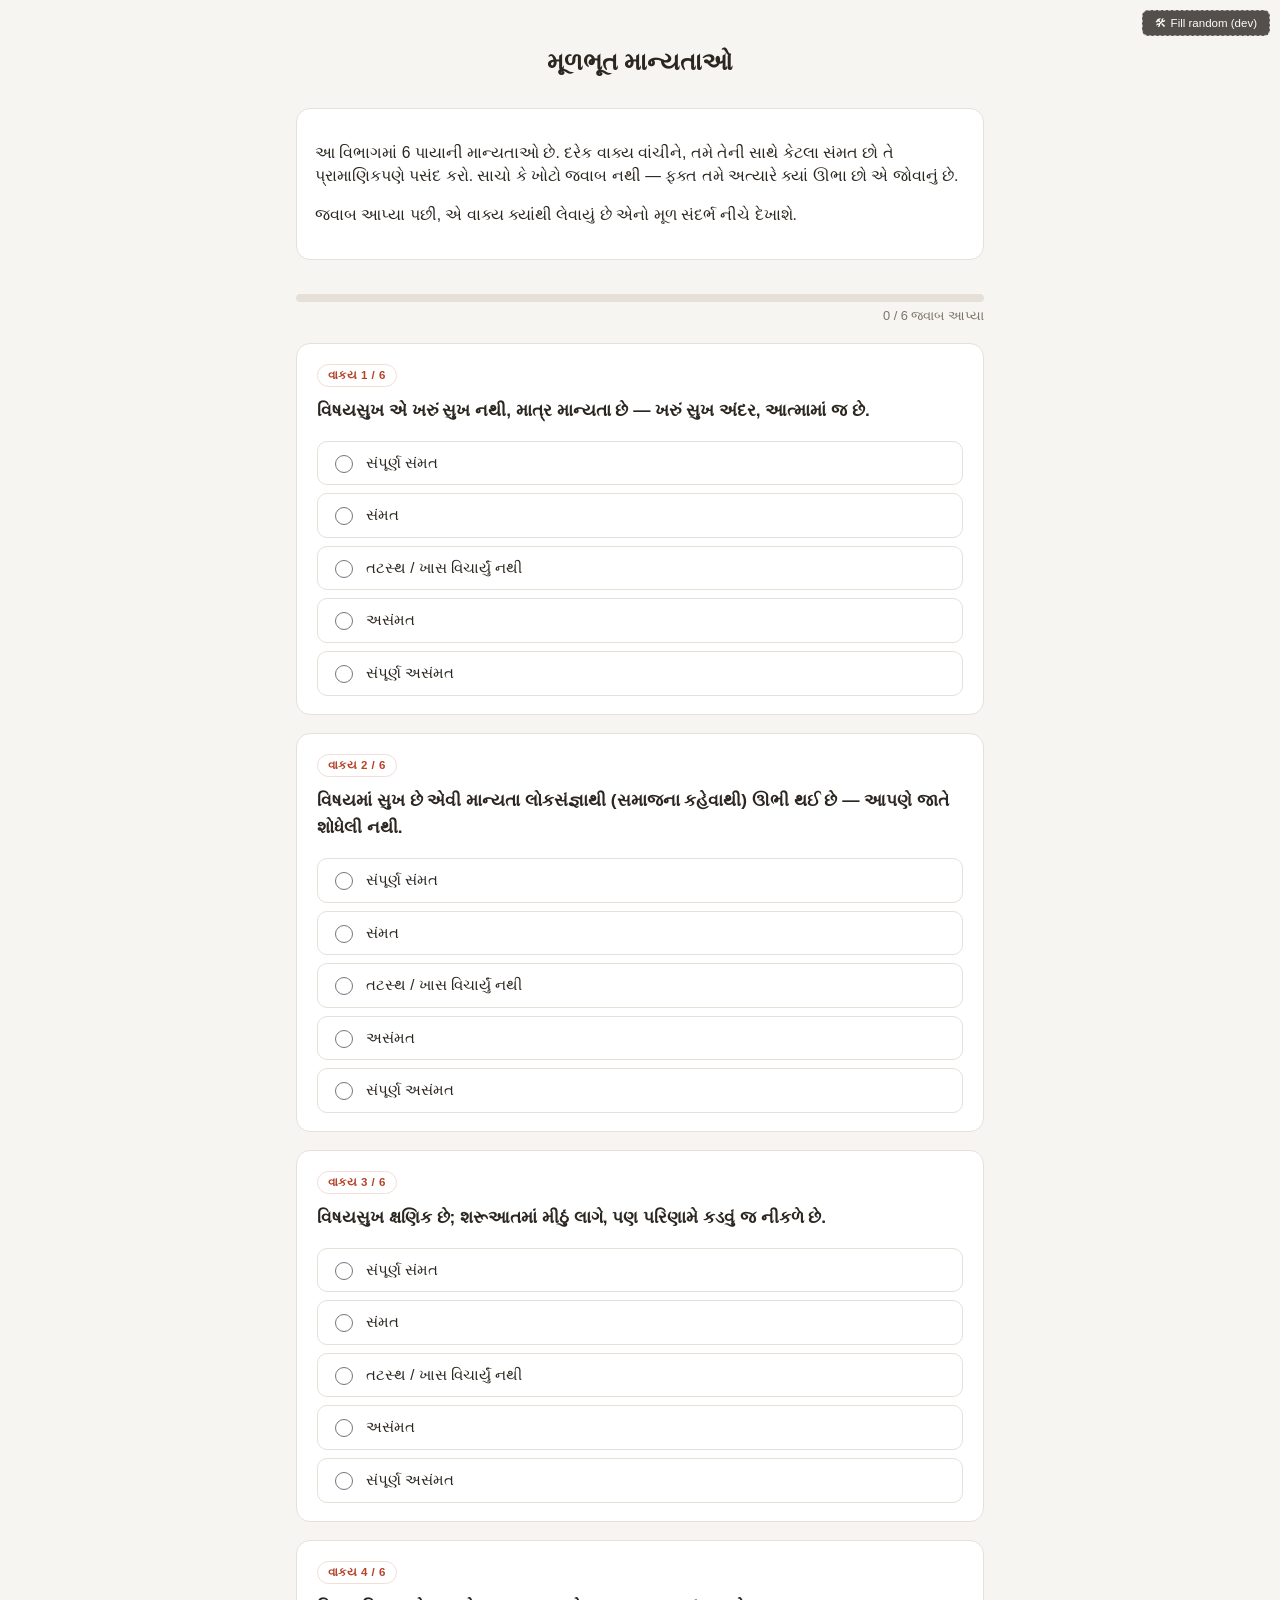
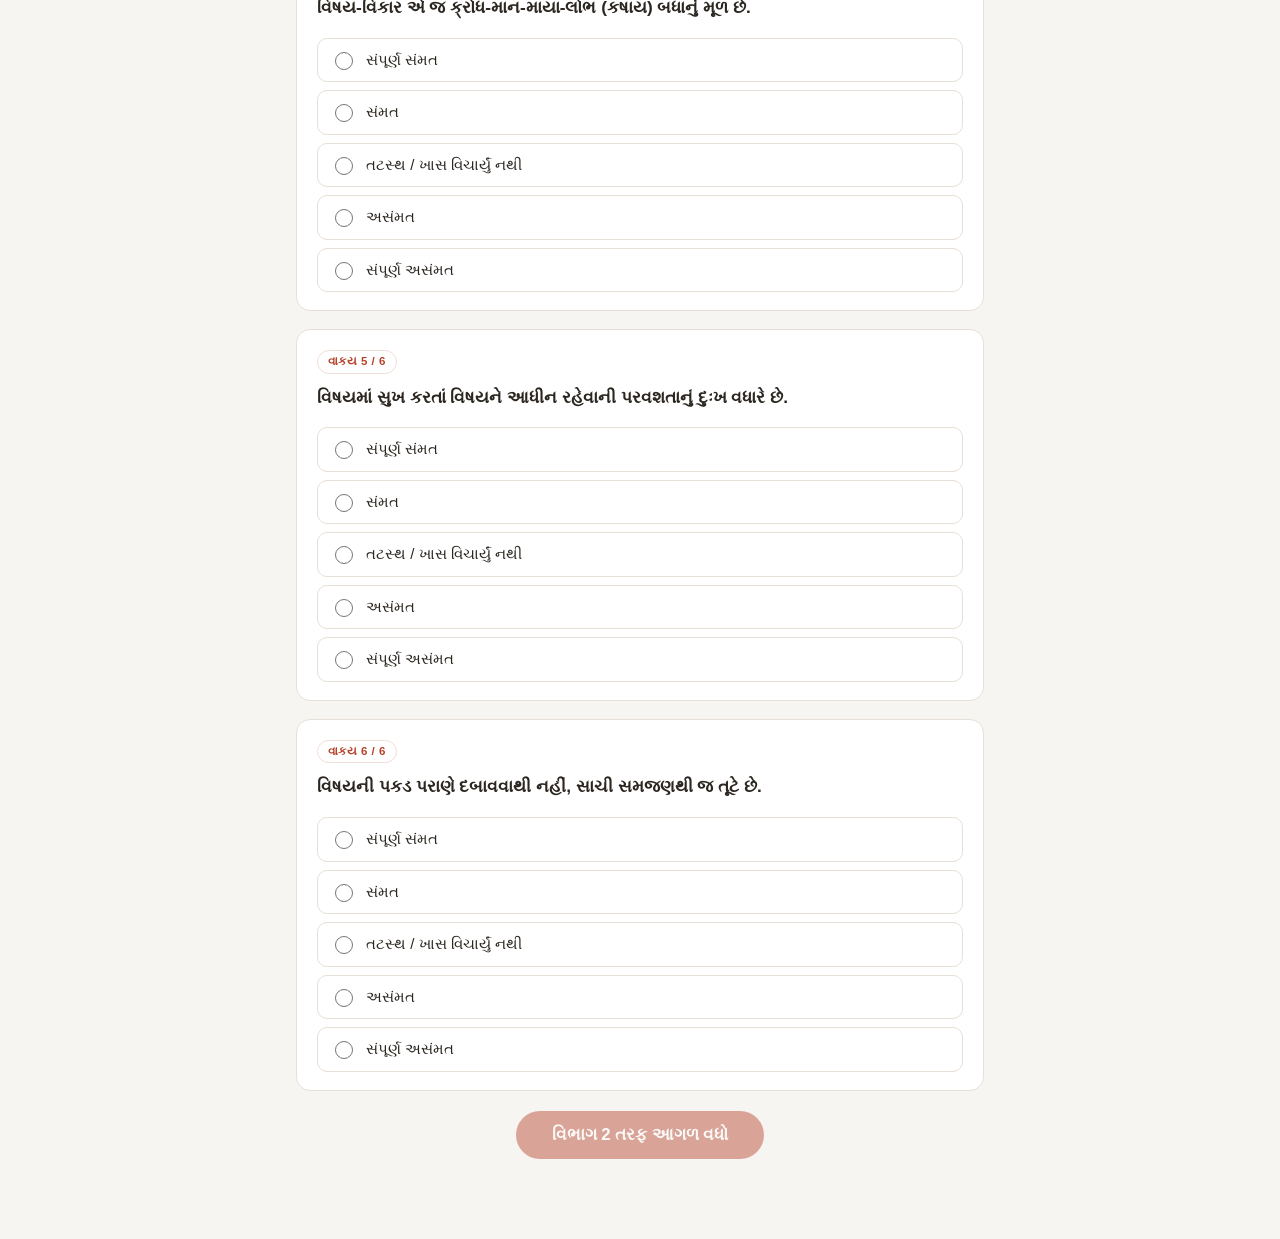
==== core-beliefs.html @ 670705b4 "Add new 4-section survey (beliefs, scenarios, wrong beliefs, antidotes) Builds a second, progressive" ====
<!doctype html>
<html lang="gu">
<head>
<meta charset="UTF-8">
<meta name="viewport" content="width=device-width, initial-scale=1">
<title>મૂળભૂત માન્યતાઓ – નવો સર્વે</title>
<link rel="stylesheet" href="styles.css">
<style>
  .belief-card {
    background: var(--card);
    border: 1px solid var(--border);
    border-radius: var(--radius);
    padding: 18px 20px;
    margin-bottom: 18px;
  }
  .belief-num {
    display: inline-block;
    font-size: 0.72rem;
    font-weight: 700;
    letter-spacing: 0.04em;
    color: var(--accent);
    border: 1px solid var(--accent-soft);
    border-radius: 999px;
    padding: 2px 10px;
    margin-bottom: 10px;
  }
  .belief-statement {
    font-size: 1.08rem;
    font-weight: 600;
    line-height: 1.6;
    margin: 0 0 16px;
  }
  .belief-ref {
    display: none;
    margin-top: 16px;
    padding: 14px 16px;
    background: var(--accent-soft);
    border-left: 3px solid var(--accent);
    border-radius: 10px;
  }
  .belief-ref.show { display: block; }
  .belief-ref-title {
    font-size: 0.7rem;
    text-transform: uppercase;
    letter-spacing: 0.06em;
    font-weight: 700;
    color: var(--accent);
    margin-bottom: 10px;
  }
  .quote-block { margin-bottom: 12px; }
  .quote-block:last-child { margin-bottom: 0; }
  .quote-gu {
    margin: 0 0 6px;
    font-size: 1rem;
    line-height: 1.85;
  }
  .quote-translit {
    margin: 0 0 6px;
    font-style: italic;
    color: var(--muted);
    font-size: 0.86rem;
    line-height: 1.5;
  }
  .quote-cite {
    font-size: 0.78rem;
    color: var(--muted);
  }
  .quote-cite .topic-gu {
    color: var(--text);
  }
  .next-section-btn:disabled {
    opacity: 0.45;
    cursor: not-allowed;
  }
</style>
</head>
<body>
<button type="button" id="dev-fill-btn" class="dev-fill-btn">🛠 Fill random (dev)</button>
<div class="wrap">

  <header class="top">
    <h1>મૂળભૂત માન્યતાઓ</h1>
  </header>

  <div class="instructions">
    <p>આ વિભાગમાં 6 પાયાની માન્યતાઓ છે. દરેક વાક્ય વાંચીને, તમે તેની સાથે કેટલા સંમત છો તે પ્રામાણિકપણે પસંદ કરો. સાચો કે ખોટો જવાબ નથી — ફક્ત તમે અત્યારે ક્યાં ઊભા છો એ જોવાનું છે.</p>
    <p>જવાબ આપ્યા પછી, એ વાક્ય ક્યાંથી લેવાયું છે એનો મૂળ સંદર્ભ નીચે દેખાશે.</p>
  </div>

  <div class="progress-bar">
    <div class="progress-track"><div class="progress-fill" id="progress-fill"></div></div>
    <div class="progress-label" id="progress-label">0 / 6 જવાબ આપ્યા</div>
  </div>

  <form id="beliefs-form">
    <div id="beliefs-container"></div>
  </form>

  <div class="section-footer">
    <div class="validation-msg" id="validation-msg">આગળ વધતા પહેલાં બધા 6 વાક્યોના જવાબ આપો.</div>
    <button type="button" class="submit-btn next-section-btn" id="next-section-btn" disabled>વિભાગ 2 તરફ આગળ વધો</button>
  </div>

</div>

<script>
const OPTIONS = [
  "સંપૂર્ણ સંમત",
  "સંમત",
  "તટસ્થ / ખાસ વિચાર્યું નથી",
  "અસંમત",
  "સંપૂર્ણ અસંમત"
];

const BELIEFS = [
  {
    id: "b1",
    statement: "વિષયસુખ એ ખરું સુખ નથી, માત્ર માન્યતા છે — ખરું સુખ અંદર, આત્મામાં જ છે.",
    quotes: [
      {
        gu: "વિષયમાં તો સુખ હોતું હશે ? સાચું સુખ તો મહીં આત્મામાં છે પણ આ તો બહાર બીજામાં (પાંચ ઈન્દ્રિયોના વિષયોમાં) સુખનો આરોપ કરે છે, તેથી એને એમાં સુખ લાગે છે !",
        translit: "Vishayma to sukh hotu hashe? Sachu sukh to mahi aatmama chhe pan aa to bahar bijama (panch indriyona vishayoma) sukhno aarop kare chhe, tethi ene ema sukh lage chhe!",
        cite: "Dadavani · January 2017 · કવર ટૅગલાઇન (cover tagline) · કોઈ વિભાગ/ફકરો નથી"
      }
    ]
  },
  {
    id: "b2",
    statement: "વિષયમાં સુખ છે એવી માન્યતા લોકસંજ્ઞાથી (સમાજના કહેવાથી) ઊભી થઈ છે — આપણે જાતે શોધેલી નથી.",
    quotes: [
      {
        gu: "લોકસંજ્ઞા એટલે લોકોએ જેમાં સુખ માન્યું, તેમાં આપણે પણ સુખ માનવું એ લોકસંજ્ઞા છે.",
        translit: "Loksangna etale loko-e jema sukh manyu, tema aapane pan sukh manvu e loksangna chhe.",
        cite: "Dadavani · January 2015 · સંપાદકીય — વિષયના વમળમાં ફસાયા લોકસંજ્ઞાએ (Vishayna vamalma fasaya loksangna-e) · ¶2, l.1"
      },
      {
        gu: "લોકોએ માન્યું એ આપણેય માન્યું. પણ બુદ્ધિપૂર્વકનુંય સુખ નથી આ; અવિચાર્યું સુખ છે.",
        translit: "Loko-e manyu e aapane-y manyu. Pan buddhipurvaknu-y sukh nathi aa; avicharyu sukh chhe.",
        cite: "Dadavani · January 2015 · સંસાર વમળમાં ખૂંપાયા વિપરીત બુદ્ધિએ (Sansar vamalma khumpaya viprit buddhi-e) · ¶1, l.1–2"
      }
    ]
  },
  {
    id: "b3",
    statement: "વિષયસુખ ક્ષણિક છે; શરૂઆતમાં મીઠું લાગે, પણ પરિણામે કડવું જ નીકળે છે.",
    quotes: [
      {
        gu: "વિષય હંમેશા પરિણામે કડવો છે. શરૂઆતમાં એને એવું લાગે છે કે આ વિષય સુખદાયી છે, પણ પરિણામે તો એ કડવો જ છે. એનો વિપાકેય કડવો છે.",
        translit: "Vishay hammesha parinaame kadvo chhe. Sharu-aatma ene evu lage chhe ke aa vishay sukhdayi chhe, pan parinaame to e kadvo j chhe. Eno vipakey kadvo chhe.",
        cite: "Dadavani · January 2017 · વિષયથી જરા ખસી તો જુઓ (Vishayathi jara khasi to juo) · ¶1, l.2"
      }
    ]
  },
  {
    id: "b4",
    statement: "વિષય-વિકાર એ જ ક્રોધ-માન-માયા-લોભ (કષાય) બધાનું મૂળ છે.",
    quotes: [
      {
        gu: "આ બધાનું મૂળ છે વિષય. અને આ દુનિયામાં મોટામાં મોટી ફસામણ હોય તો વિષય અને એમાં કશુંય સુખ નથી.",
        translit: "Aa badhanu mul chhe vishay. Ane aa duniyama motama moti fasaman hoy to vishay ane ema kashuy sukh nathi.",
        cite: "Dadavani · January 2015 · કષાયોના મૂળમાં છે વિષયોનો વમળ (Kashayona mulma chhe vishayono vamal) · ¶1, l.1"
      },
      {
        gu: "કષાય ક્યાંથી જન્મ્યા ? ત્યારે કહે, વિષયમાંથી.",
        translit: "Kashay kyathi janmya? Tyare kahe, vishaymathi.",
        cite: "Dadavani · January 2015 · વિષય-કષાયના મૂળિયામાં છે 'અજ્ઞાનતા' (Vishay-kashayna muliyama chhe 'Agnanta') · ¶2, l.2–3"
      }
    ]
  },
  {
    id: "b5",
    statement: "વિષયમાં સુખ કરતાં વિષયને આધીન રહેવાની પરવશતાનું દુઃખ વધારે છે.",
    quotes: [
      {
        gu: "વિષયમાં સુખ કરતાં વિષયથી પરવશતાના દુઃખ વિશેષ છે !",
        translit: "Vishayma sukh karta vishayathi paravashtana dukh vishesh chhe!",
        cite: "Dadavani · January 2015 · વિષયની પરવશતાના દુઃખો વિશેષ (Vishayni paravashtana dukho vishesh) · ¶1, l.1"
      }
    ]
  },
  {
    id: "b6",
    statement: "વિષયની પકડ પરાણે દબાવવાથી નહીં, સાચી સમજણથી જ તૂટે છે.",
    quotes: [
      {
        gu: "જે સમજણ ક્રિયાકારી હોય તે જ સાચી સમજણ કહેવાય, બીજી બધી વાંઝિયા સમજણ કહેવાય.",
        translit: "Je samajan kriyakari hoy te j sachi samajan kahevay, biji badhi vanjhiya samajan kahevay.",
        cite: "Dadavani · January 2017 · સાચી સમજણ ક્રિયાકારી થાય (Sachi samajan kriyakari thay) · ¶1, l.1"
      },
      {
        gu: "વિષયના વિચારો જેને ના ગમતા હોય ને તેનાથી છૂટવું હોય તેણે આ સામાયિકથી, શુદ્ધ ઉપયોગથી ઓગાળી શકાય તેમ છે.",
        translit: "Vishayna vicharo jene na gamta hoy ne tenathi chhutvu hoy tene aa samayikthi, shuddha upayogthi ogali shakay tem chhe.",
        cite: "Dadavani · January 2017 · વિષય બીજ નિર્મૂળ શુદ્ધ ઉપયોગે (Vishay bij nirmul shuddha upayoge) · ¶1, l.1"
      }
    ]
  }
];

const container = document.getElementById("beliefs-container");
const answers = {};

function renderBeliefs() {
  BELIEFS.forEach((b, idx) => {
    const card = document.createElement("div");
    card.className = "belief-card";
    card.id = `card-${b.id}`;

    const num = document.createElement("div");
    num.className = "belief-num";
    num.textContent = `વાક્ય ${idx + 1} / ${BELIEFS.length}`;
    card.appendChild(num);

    const stmt = document.createElement("p");
    stmt.className = "belief-statement";
    stmt.textContent = b.statement;
    card.appendChild(stmt);

    const opts = document.createElement("div");
    opts.className = "options";
    OPTIONS.forEach((label, oi) => {
      const optLabel = document.createElement("label");
      optLabel.className = "option";
      const input = document.createElement("input");
      input.type = "radio";
      input.name = b.id;
      input.value = oi + 1;
      input.addEventListener("change", () => onAnswer(b, card, opts, oi + 1));
      optLabel.appendChild(input);
      const span = document.createElement("span");
      span.textContent = label;
      optLabel.appendChild(span);
      opts.appendChild(optLabel);
    });
    card.appendChild(opts);

    const ref = document.createElement("div");
    ref.className = "belief-ref";
    ref.id = `ref-${b.id}`;

    const refTitle = document.createElement("div");
    refTitle.className = "belief-ref-title";
    refTitle.textContent = "મૂળ સંદર્ભ";
    ref.appendChild(refTitle);

    b.quotes.forEach(q => {
      const qb = document.createElement("div");
      qb.className = "quote-block";
      const qgu = document.createElement("p");
      qgu.className = "quote-gu";
      qgu.textContent = q.gu;
      qb.appendChild(qgu);
      const qt = document.createElement("p");
      qt.className = "quote-translit";
      qt.textContent = `"${q.translit}"`;
      qb.appendChild(qt);
      const qc = document.createElement("div");
      qc.className = "quote-cite";
      qc.textContent = q.cite;
      qb.appendChild(qc);
      ref.appendChild(qb);
    });

    card.appendChild(ref);
    container.appendChild(card);
  });
}

function onAnswer(belief, card, opts, value) {
  answers[belief.id] = value;
  [...opts.children].forEach(o => o.classList.remove("selected"));
  opts.children[value - 1].classList.add("selected");
  document.getElementById(`ref-${belief.id}`).classList.add("show");
  updateProgress();
}

function updateProgress() {
  const count = Object.keys(answers).length;
  const total = BELIEFS.length;
  document.getElementById("progress-fill").style.width = `${(count / total) * 100}%`;
  document.getElementById("progress-label").textContent = `${count} / ${total} જવાબ આપ્યા`;
  document.getElementById("next-section-btn").disabled = count < total;
}

document.getElementById("dev-fill-btn").addEventListener("click", () => {
  BELIEFS.forEach(b => {
    const value = Math.floor(Math.random() * OPTIONS.length) + 1;
    const input = document.querySelector(`input[name="${b.id}"][value="${value}"]`);
    input.checked = true;
    input.dispatchEvent(new Event("change"));
  });
});

document.getElementById("next-section-btn").addEventListener("click", () => {
  if (Object.keys(answers).length < BELIEFS.length) {
    document.getElementById("validation-msg").style.display = "block";
    return;
  }
  window.location.href = "section2.html";
});

renderBeliefs();
</script>
</body>
</html>
---- styles.css ----
:root {
  --bg: #f7f5f2;
  --card: #ffffff;
  --text: #2b2620;
  --muted: #7a7367;
  --accent: #b5432a;
  --accent-soft: #f1ded7;
  --border: #e6e0d8;
  --radius: 14px;
  --t1: #7c8a90;
  --t2: #96906a;
  --t3: #b98f52;
  --t4: #c96b3a;
  --t5: #b5432a;
}
* { box-sizing: border-box; }
html, body {
  margin: 0;
  padding: 0;
  background: var(--bg);
  color: var(--text);
  font-family: "Noto Sans Gujarati", "Noto Sans", -apple-system, BlinkMacSystemFont, "Segoe UI", sans-serif;
  line-height: 1.5;
}
.wrap {
  max-width: 720px;
  margin: 0 auto;
  padding: 20px 16px 80px;
}
header.top {
  text-align: center;
  padding: 24px 0 8px;
}
header.top h1 {
  font-size: 1.5rem;
  margin: 0 0 4px;
}
.instructions {
  background: var(--card);
  border: 1px solid var(--border);
  border-radius: var(--radius);
  padding: 16px 18px;
  margin: 16px 0 24px;
  font-size: 0.98rem;
}
.instructions ol {
  margin: 8px 0 0;
  padding-left: 22px;
}
.instructions li {
  margin-bottom: 4px;
}
.progress-bar {
  position: sticky;
  top: 0;
  z-index: 10;
  background: var(--bg);
  padding: 10px 0;
  margin-bottom: 8px;
}
.progress-track {
  height: 8px;
  background: var(--border);
  border-radius: 999px;
  overflow: hidden;
}
.progress-fill {
  height: 100%;
  background: var(--accent);
  width: 0%;
  transition: width 0.2s ease;
}
.progress-label {
  font-size: 0.8rem;
  color: var(--muted);
  margin-top: 4px;
  text-align: right;
}
section.section-block {
  margin-bottom: 28px;
}
section.section-block.locked {
  display: none;
}
.section-title {
  font-size: 1.15rem;
  font-weight: 700;
  color: var(--accent);
  border-bottom: 2px solid var(--accent-soft);
  padding-bottom: 6px;
  margin-bottom: 14px;
}
.question-card {
  background: var(--card);
  border: 1px solid var(--border);
  border-radius: var(--radius);
  padding: 16px 18px;
  margin-bottom: 14px;
  transition: box-shadow 0.15s ease, border-color 0.15s ease;
}
.question-card.unanswered-flag {
  border-color: var(--accent);
  box-shadow: 0 0 0 2px var(--accent-soft);
}
.question-text {
  font-weight: 600;
  margin-bottom: 12px;
  font-size: 1rem;
}
.qnum {
  color: var(--accent);
  margin-right: 4px;
}
.options {
  display: flex;
  flex-direction: column;
  gap: 8px;
}
.option {
  display: flex;
  align-items: flex-start;
  gap: 10px;
  padding: 10px 12px;
  border: 1px solid var(--border);
  border-radius: 10px;
  cursor: pointer;
  font-size: 0.94rem;
}
.option:hover {
  background: #fbf8f5;
}
.option input {
  margin-top: 3px;
  accent-color: var(--accent);
  width: 18px;
  height: 18px;
  flex-shrink: 0;
}
.option.selected {
  background: var(--accent-soft);
  border-color: var(--accent);
}
.trigger-box {
  margin-top: 14px;
}
.trigger-box label {
  display: block;
  font-size: 0.9rem;
  color: var(--muted);
  margin-bottom: 6px;
}
.trigger-box textarea {
  width: 100%;
  min-height: 70px;
  padding: 10px 12px;
  border: 1px solid var(--border);
  border-radius: 10px;
  font-family: inherit;
  font-size: 0.94rem;
  resize: vertical;
}
.submit-btn {
  background: var(--accent);
  color: white;
  border: none;
  padding: 14px 36px;
  font-size: 1.05rem;
  border-radius: 999px;
  cursor: pointer;
  font-weight: 600;
}
.submit-btn:active {
  transform: scale(0.98);
}
.section-footer {
  text-align: center;
  margin-top: 20px;
}
.validation-msg {
  color: var(--accent);
  text-align: center;
  margin-top: 12px;
  font-size: 0.9rem;
  display: none;
}
.section-eval {
  display: none;
  margin-top: 18px;
  text-align: left;
}
.next-btn {
  display: none;
  margin-top: 16px;
}
#all-done {
  display: none;
}
.result-card {
  background: var(--card);
  border: 1px solid var(--border);
  border-radius: var(--radius);
  padding: 18px 20px;
  margin-bottom: 14px;
  text-align: left;
}
.result-card h3 {
  margin: 0 0 6px;
  color: var(--accent);
  font-size: 1.05rem;
}
.result-note {
  color: var(--muted);
  font-size: 0.85rem;
}
.gauge-row {
  display: flex;
  align-items: center;
  gap: 14px;
  margin: 10px 0 4px;
}
.gauge-track {
  position: relative;
  flex: 1;
  height: 8px;
  border-radius: 999px;
  background: linear-gradient(90deg, var(--t1), var(--t2), var(--t3), var(--t4), var(--t5));
}
.gauge-marker {
  position: absolute;
  top: 50%;
  width: 16px;
  height: 16px;
  border-radius: 50%;
  background: var(--card);
  border: 3px solid var(--text);
  transform: translate(-50%, -50%);
}
.gauge-value {
  font-weight: 700;
  font-size: 1.15rem;
  min-width: 3ch;
  text-align: right;
}
.avg-line {
  color: var(--muted);
  font-size: 0.85rem;
  margin-bottom: 16px;
}
.qa-list {
  display: grid;
  gap: 12px;
  margin-bottom: 4px;
}
.qa-item {
  padding-bottom: 12px;
  border-bottom: 1px solid var(--border);
}
.qa-item:last-child {
  border-bottom: none;
  padding-bottom: 0;
}
.qa-q {
  font-size: 0.88rem;
  color: var(--muted);
  margin-bottom: 4px;
}
.qa-q .qnum {
  font-weight: 700;
}
.qa-a {
  font-size: 0.96rem;
  font-weight: 600;
}
.ponder {
  margin-top: 18px;
  padding-top: 16px;
  border-top: 1px solid var(--border);
}
.ponder-title {
  font-size: 0.82rem;
  text-transform: uppercase;
  letter-spacing: 0.04em;
  color: var(--muted);
  font-weight: 700;
  margin-bottom: 10px;
}
.ponder-list {
  display: grid;
  gap: 10px;
  margin: 0;
  padding: 0;
  list-style: none;
}
.ponder-list li {
  font-size: 0.94rem;
  font-style: italic;
  color: var(--text);
  padding-left: 16px;
  border-left: 2px solid var(--accent-soft);
}
.reflect-recap {
  margin-top: 18px;
  padding-top: 16px;
  border-top: 1px solid var(--border);
}
.reflect-recap .reflect-q {
  font-size: 0.82rem;
  color: var(--muted);
  margin-bottom: 2px;
}
.reflect-recap .reflect-a {
  font-size: 0.9rem;
  margin-bottom: 10px;
  white-space: pre-wrap;
}
.reflect-recap .reflect-a:empty::before {
  content: "(કંઈ લખ્યું નથી)";
  color: var(--muted);
  font-style: italic;
}
.reflect-card {
  background: var(--card);
  border: 1px solid var(--border);
  border-radius: var(--radius);
  padding: 16px 18px;
  margin-bottom: 14px;
}
.reflect-card .not-scored {
  display: inline-block;
  font-size: 0.68rem;
  font-weight: 700;
  text-transform: uppercase;
  letter-spacing: 0.05em;
  color: var(--muted);
  border: 1px dashed var(--border);
  border-radius: 999px;
  padding: 2px 9px;
  margin-bottom: 10px;
}
.reflect-card label {
  display: block;
  font-weight: 600;
  font-size: 0.94rem;
  margin-bottom: 8px;
}
.reflect-card textarea {
  width: 100%;
  min-height: 64px;
  padding: 10px 12px;
  border: 1px solid var(--border);
  border-radius: 10px;
  font-family: inherit;
  font-size: 0.92rem;
  resize: vertical;
}
.restart-row {
  text-align: center;
  margin-top: 24px;
}
button.restart-btn {
  background: none;
  border: 1px solid var(--border);
  color: var(--text);
  padding: 10px 24px;
  border-radius: 999px;
  cursor: pointer;
}
.dev-fill-btn {
  position: fixed;
  top: 10px;
  right: 10px;
  z-index: 100;
  background: #2b2620;
  color: #fff;
  border: 1px dashed #999;
  padding: 6px 12px;
  border-radius: 6px;
  font-size: 0.72rem;
  cursor: pointer;
  opacity: 0.8;
}
.dev-fill-btn:hover {
  opacity: 1;
}
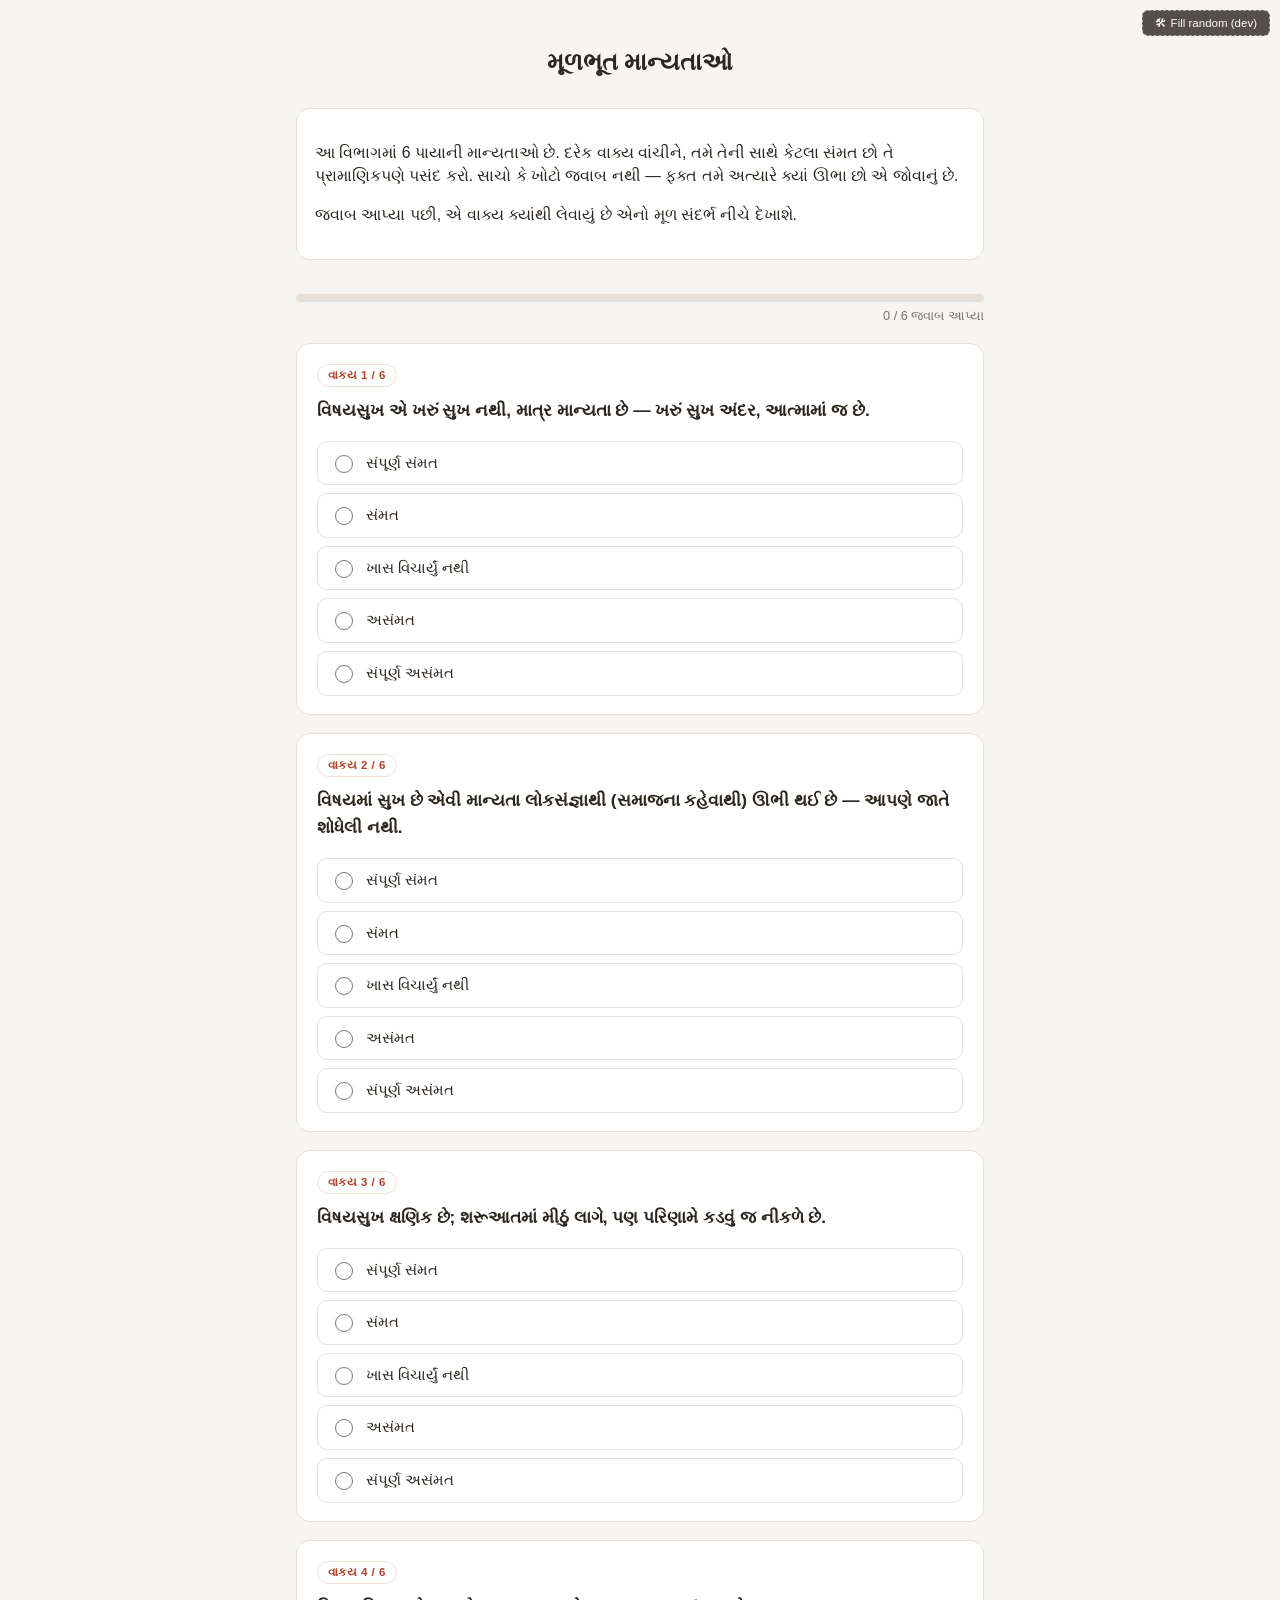
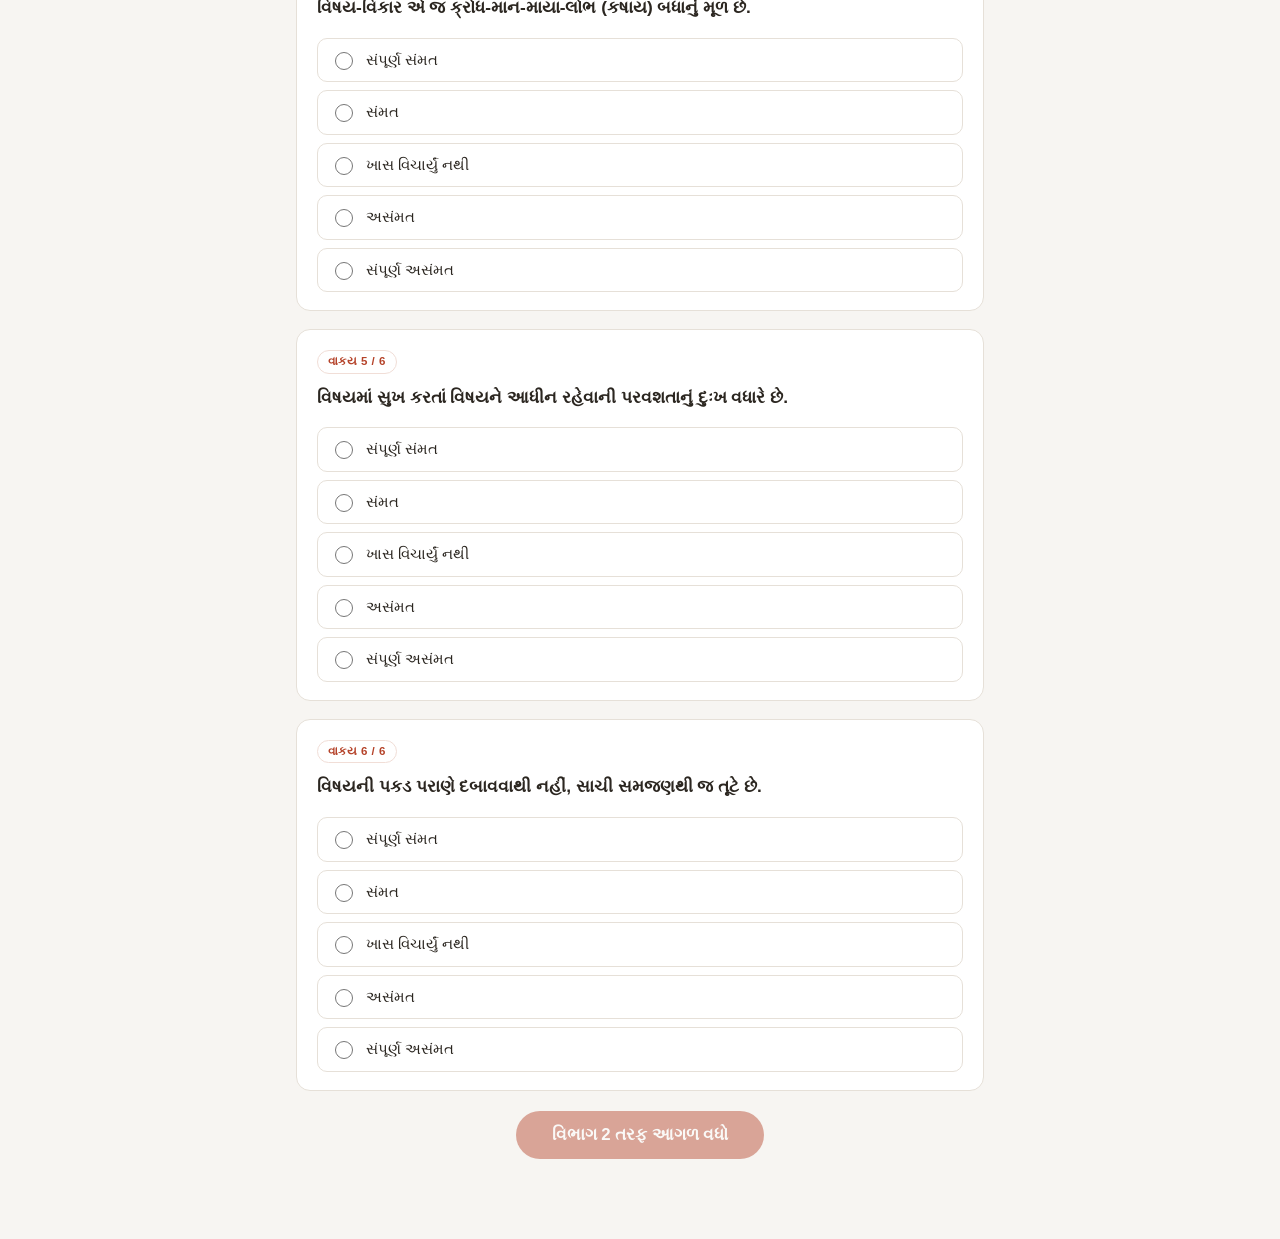
==== commit f0be0763: "report card pdf download and remove wrong option in section 1" ====
--- a/core-beliefs.html
+++ b/core-beliefs.html
@@ -107,7 +107,7 @@
 const OPTIONS = [
   "સંપૂર્ણ સંમત",
   "સંમત",
-  "તટસ્થ / ખાસ વિચાર્યું નથી",
+  "ખાસ વિચાર્યું નથી",
   "અસંમત",
   "સંપૂર્ણ અસંમત"
 ];
@@ -270,7 +270,17 @@
   [...opts.children].forEach(o => o.classList.remove("selected"));
   opts.children[value - 1].classList.add("selected");
   document.getElementById(`ref-${belief.id}`).classList.add("show");
+  saveToSession();
   updateProgress();
+}
+
+function saveToSession() {
+  const data = BELIEFS.map(b => {
+    const value = answers[b.id];
+    if (!value) return null;
+    return { statement: b.statement, ratingIdx: value, ratingLabel: OPTIONS[value - 1] };
+  });
+  sessionStorage.setItem("section1Answers", JSON.stringify(data));
 }
 
 function updateProgress() {
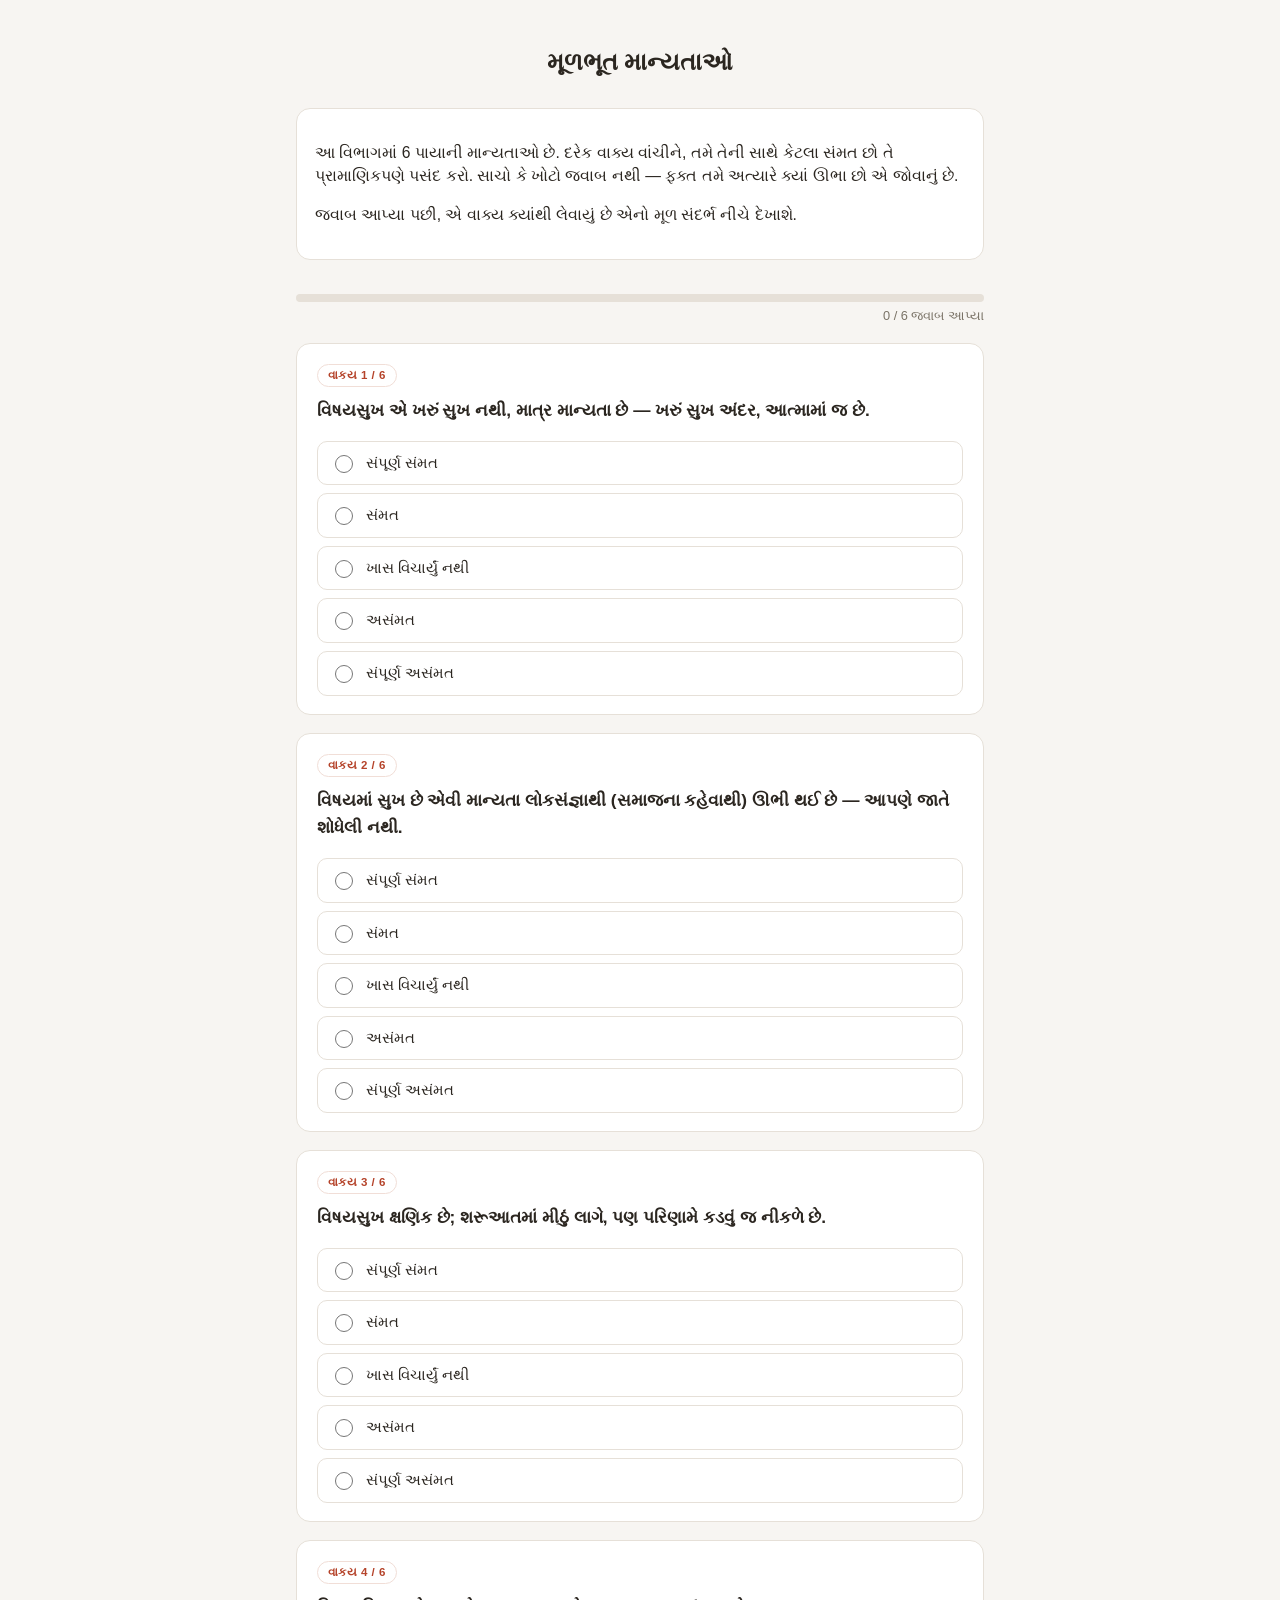
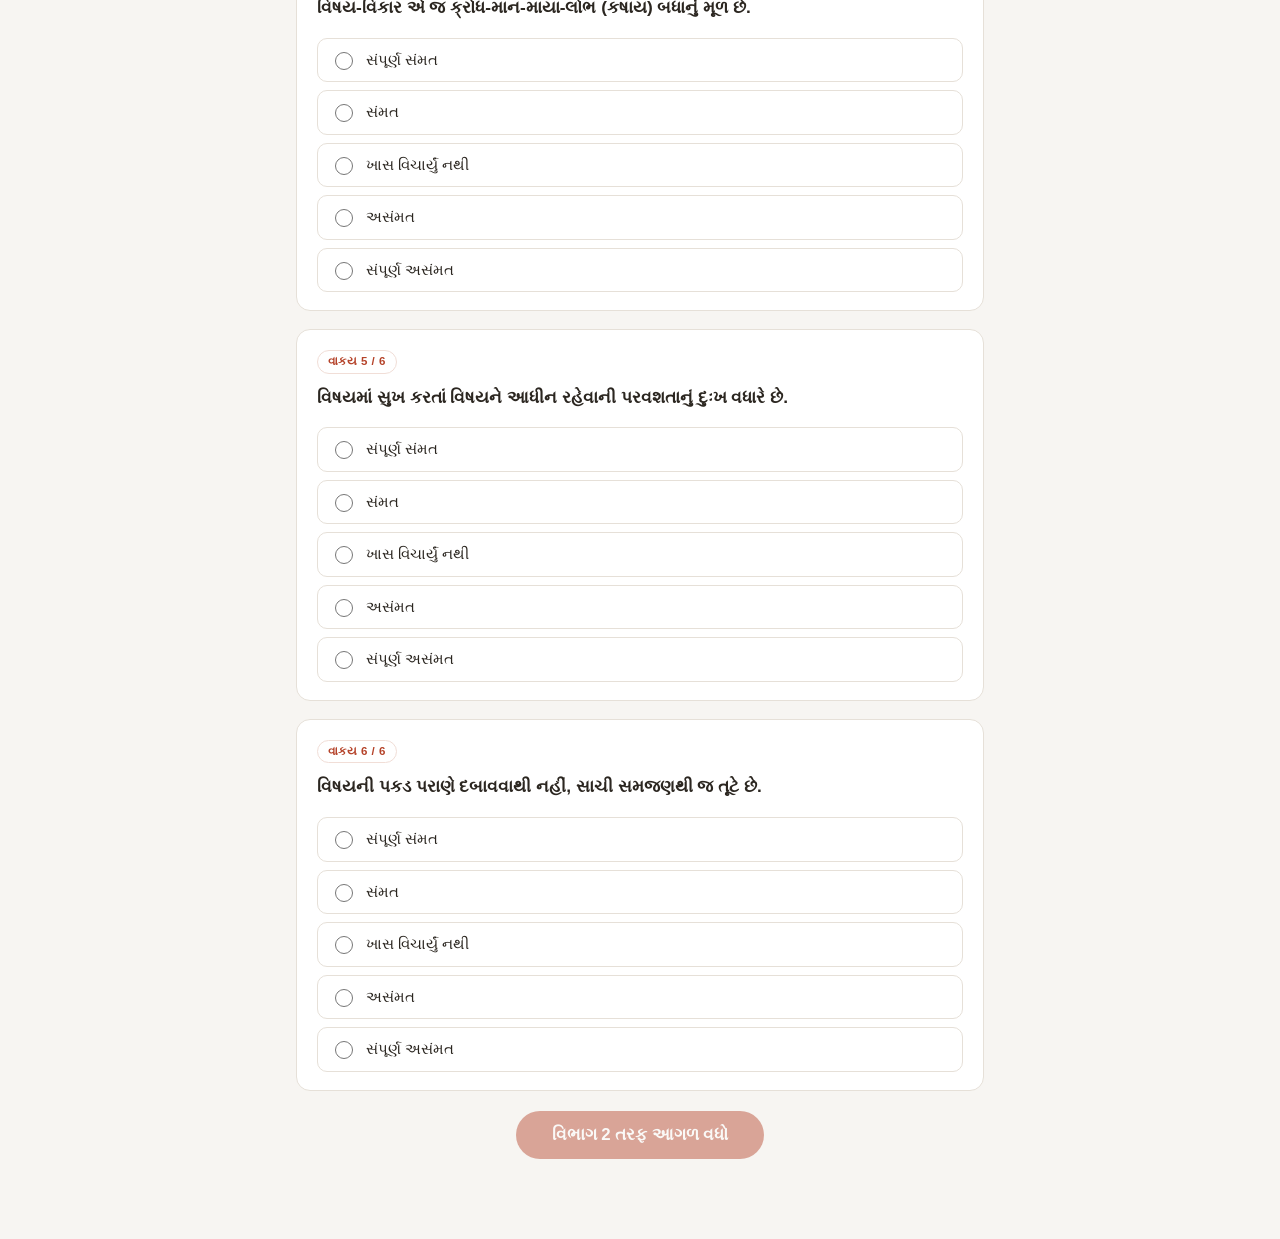
==== commit 1f4dece2: "removed fill random dev fill" ====
--- a/core-beliefs.html
+++ b/core-beliefs.html
@@ -75,7 +75,6 @@
 </style>
 </head>
 <body>
-<button type="button" id="dev-fill-btn" class="dev-fill-btn">🛠 Fill random (dev)</button>
 <div class="wrap">
 
   <header class="top">
@@ -291,15 +290,6 @@
   document.getElementById("next-section-btn").disabled = count < total;
 }
 
-document.getElementById("dev-fill-btn").addEventListener("click", () => {
-  BELIEFS.forEach(b => {
-    const value = Math.floor(Math.random() * OPTIONS.length) + 1;
-    const input = document.querySelector(`input[name="${b.id}"][value="${value}"]`);
-    input.checked = true;
-    input.dispatchEvent(new Event("change"));
-  });
-});
-
 document.getElementById("next-section-btn").addEventListener("click", () => {
   if (Object.keys(answers).length < BELIEFS.length) {
     document.getElementById("validation-msg").style.display = "block";
--- a/styles.css
+++ b/styles.css
@@ -365,20 +365,3 @@
   border-radius: 999px;
   cursor: pointer;
 }
-.dev-fill-btn {
-  position: fixed;
-  top: 10px;
-  right: 10px;
-  z-index: 100;
-  background: #2b2620;
-  color: #fff;
-  border: 1px dashed #999;
-  padding: 6px 12px;
-  border-radius: 6px;
-  font-size: 0.72rem;
-  cursor: pointer;
-  opacity: 0.8;
-}
-.dev-fill-btn:hover {
-  opacity: 1;
-}
